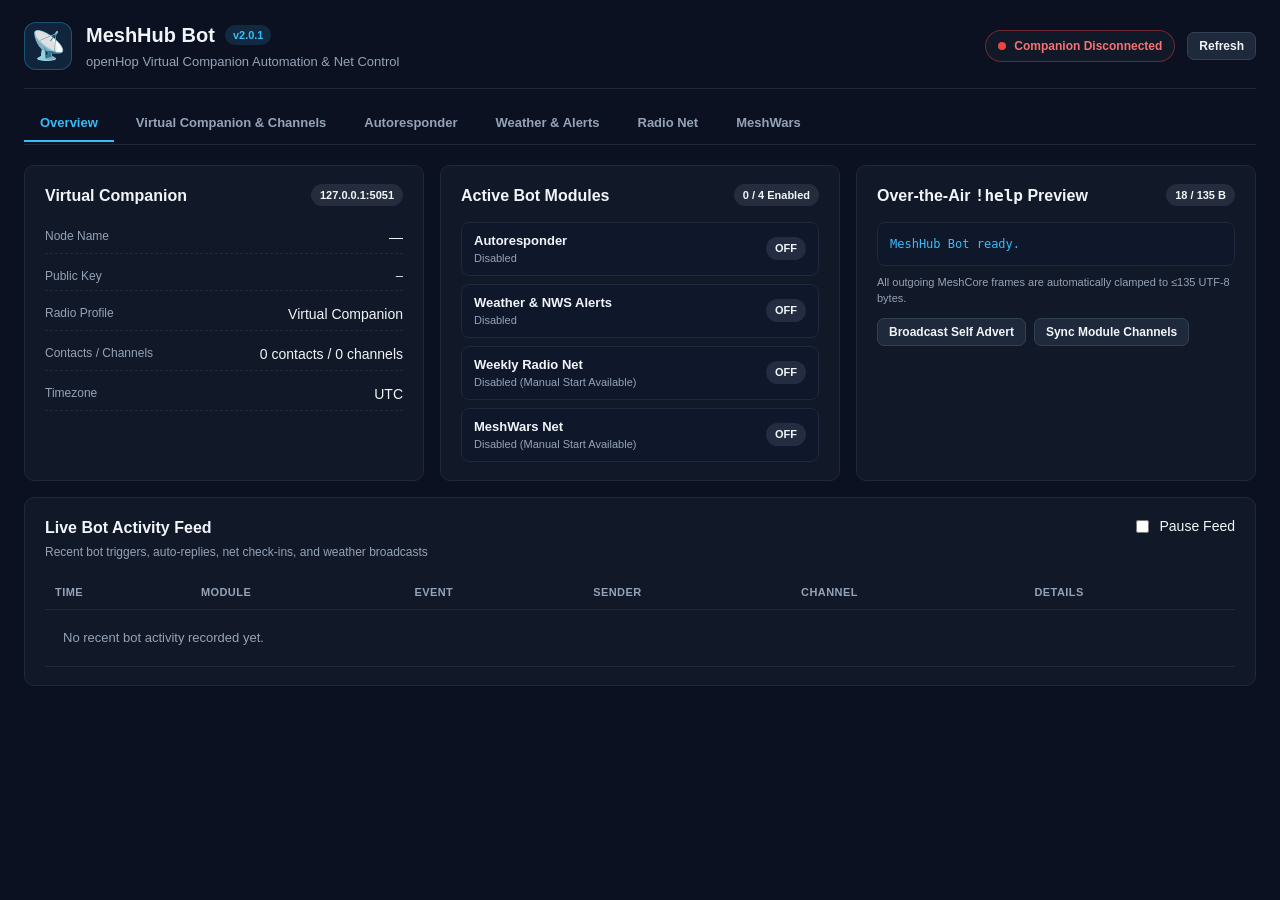
==== ui/index.html @ ab328e1c "fix(ui): attach pymc_jwt_token Authorization header for openHop API endpoints and add CSV export but" ====
<!DOCTYPE html>
<html lang="en">
<head>
  <meta charset="UTF-8" />
  <meta name="viewport" content="width=device-width, initial-scale=1.0" />
  <meta http-equiv="Content-Security-Policy" content="default-src 'self'; connect-src 'self'; style-src 'self' 'unsafe-inline'; img-src 'self' data:;" />
  <title>MeshHub Bot — openHop Control Center</title>
  <link rel="stylesheet" href="styles.css" />
</head>
<body>
  <div class="app-shell">
    <!-- Top Header -->
    <header class="topbar">
      <div class="brand">
        <div class="brand-icon" aria-hidden="true">📡</div>
        <div>
          <div class="brand-title-row">
            <h1>MeshHub Bot</h1>
            <span class="version-pill" id="plugin-version">v2.0.1</span>
          </div>
          <p class="subtitle">openHop Virtual Companion Automation &amp; Net Control</p>
        </div>
      </div>
      <div class="topbar-actions">
        <div class="status-badge disconnected" id="conn-badge">
          <span class="dot"></span>
          <span id="conn-text">Connecting...</span>
        </div>
        <button type="button" class="btn btn-secondary btn-sm" id="btn-refresh-now">Refresh</button>
      </div>
    </header>

    <!-- Navigation Tabs -->
    <nav class="tab-nav" role="tablist" aria-label="MeshHub Bot Sections">
      <button type="button" class="tab-btn active" data-tab="tab-overview" role="tab" aria-selected="true">Overview</button>
      <button type="button" class="tab-btn" data-tab="tab-companion" role="tab" aria-selected="false">Virtual Companion &amp; Channels</button>
      <button type="button" class="tab-btn" data-tab="tab-autoresponder" role="tab" aria-selected="false">Autoresponder</button>
      <button type="button" class="tab-btn" data-tab="tab-weather" role="tab" aria-selected="false">Weather &amp; Alerts</button>
      <button type="button" class="tab-btn" data-tab="tab-net" role="tab" aria-selected="false">Radio Net</button>
      <button type="button" class="tab-btn" data-tab="tab-meshwars" role="tab" aria-selected="false">MeshWars</button>
    </nav>

    <!-- Toast Notification Banner -->
    <div id="toast-banner" class="toast hidden" role="status" aria-live="polite"></div>

    <!-- ================= TAB 1: OVERVIEW ================= -->
    <section id="tab-overview" class="tab-panel active" role="tabpanel">
      <div class="grid-3">
        <article class="card">
          <div class="card-header">
            <h2>Virtual Companion</h2>
            <span class="pill" id="ov-companion-model">TCP :5051</span>
          </div>
          <dl class="kv-list">
            <div><dt>Node Name</dt><dd id="ov-node-name">—</dd></div>
            <div><dt>Public Key</dt><dd id="ov-pubkey" class="mono">—</dd></div>
            <div><dt>Radio Profile</dt><dd id="ov-radio-info">—</dd></div>
            <div><dt>Contacts / Channels</dt><dd id="ov-counts">—</dd></div>
            <div><dt>Timezone</dt><dd id="ov-timezone">—</dd></div>
          </dl>
        </article>

        <article class="card">
          <div class="card-header">
            <h2>Active Bot Modules</h2>
            <span class="pill" id="ov-active-count">0 / 4 Active</span>
          </div>
          <div class="module-summary-list" id="ov-module-cards"></div>
        </article>

        <article class="card">
          <div class="card-header">
            <h2>Over-the-Air <code>!help</code> Preview</h2>
            <span class="pill" id="ov-help-len">0 / 135 B</span>
          </div>
          <pre class="code-box" id="ov-help-text">Waiting for bot telemetry...</pre>
          <p class="hint">All outgoing MeshCore frames are automatically clamped to &le;135 UTF-8 bytes.</p>
          <div class="btn-row">
            <button type="button" class="btn btn-secondary btn-sm" id="btn-ov-advert">Broadcast Self Advert</button>
            <button type="button" class="btn btn-secondary btn-sm" id="btn-ov-provision">Sync Module Channels</button>
          </div>
        </article>
      </div>

      <article class="card mt-16">
        <div class="card-header">
          <div>
            <h2>Live Bot Activity Feed</h2>
            <p class="card-sub">Recent bot triggers, auto-replies, net check-ins, and weather broadcasts</p>
          </div>
          <div class="btn-row">
            <label class="inline-check">
              <input type="checkbox" id="chk-pause-activity" />
              <span>Pause Feed</span>
            </label>
          </div>
        </div>
        <div class="table-wrap">
          <table class="data-table">
            <thead>
              <tr>
                <th>Time</th>
                <th>Module</th>
                <th>Event</th>
                <th>Sender</th>
                <th>Channel</th>
                <th>Details</th>
              </tr>
            </thead>
            <tbody id="activity-tbody">
              <tr><td colspan="6" class="empty-cell">No recent bot activity recorded yet.</td></tr>
            </tbody>
          </table>
        </div>
      </article>
    </section>

    <!-- ================= TAB 2: VIRTUAL COMPANION & CHANNELS ================= -->
    <section id="tab-companion" class="tab-panel" role="tabpanel">
      <div class="advisory-banner">
        <strong>Dedicated Virtual Companion Recommended:</strong>
        <span>The openHop Web UI safely shares this companion via native REST endpoints without consuming messages. Avoid connecting a second external TCP client (such as a phone app) to the same companion TCP port so it does not compete for the incoming message queue.</span>
      </div>

      <div class="grid-2 mt-16">
        <!-- Native Companion Identity & Ad-Hoc Sender -->
        <article class="card">
          <div class="card-header">
            <div>
              <h2>openHop Native Companion Control</h2>
              <p class="card-sub">Managed directly via <code>/api/companion/*</code></p>
            </div>
            <select id="comp-selector" class="input-select input-sm" title="Select Virtual Companion"></select>
          </div>

          <div class="form-group">
            <label for="comp-advert-name">Companion Node Advert Name</label>
            <div class="input-row">
              <input type="text" id="comp-advert-name" maxlength="23" placeholder="e.g. MeshHub-bot" />
              <button type="button" class="btn btn-primary" id="btn-comp-rename">Rename Node</button>
            </div>
            <span class="hint">Updates the Virtual Companion node name immediately and saves to openHop config.</span>
          </div>

          <hr class="divider" />

          <h3>Ad-Hoc LoRa Message Sender</h3>
          <div class="form-row-2">
            <div class="form-group">
              <label for="adhoc-mode">Destination Type</label>
              <select id="adhoc-mode">
                <option value="channel">Channel Broadcast</option>
                <option value="dm">Direct Message (Contact)</option>
              </select>
            </div>
            <div class="form-group" id="adhoc-chan-wrap">
              <label for="adhoc-channel">Target Channel</label>
              <select id="adhoc-channel"></select>
            </div>
            <div class="form-group hidden" id="adhoc-dm-wrap">
              <label for="adhoc-contact">Target Contact</label>
              <select id="adhoc-contact"></select>
            </div>
          </div>
          <div class="form-group">
            <div class="label-split">
              <label for="adhoc-text">Message Text</label>
              <span class="byte-counter" id="adhoc-bytes">0 / 135 B</span>
            </div>
            <div class="input-row">
              <input type="text" id="adhoc-text" maxlength="160" placeholder="Enter test or announcement message..." />
              <button type="button" class="btn btn-primary" id="btn-adhoc-send">Transmit</button>
            </div>
          </div>
        </article>

        <!-- Bot TCP Link & Core Settings -->
        <article class="card">
          <div class="card-header">
            <div>
              <h2>Bot Connection &amp; Core Settings</h2>
              <p class="card-sub">Hot-reloaded automatically without restarting the service</p>
            </div>
          </div>
          <form id="form-core">
            <div class="form-row-2">
              <div class="form-group">
                <label for="cfg-conn-host">Virtual Companion TCP Host</label>
                <input type="text" id="cfg-conn-host" placeholder="127.0.0.1" required />
              </div>
              <div class="form-group">
                <label for="cfg-conn-port">Virtual Companion TCP Port</label>
                <input type="number" id="cfg-conn-port" min="1" max="65535" placeholder="5051" required />
              </div>
            </div>

            <div class="form-group">
              <label for="cfg-core-tz">Bot Schedule Timezone (IANA)</label>
              <div class="input-row">
                <input type="text" id="cfg-core-tz" placeholder="America/Chicago" required />
                <button type="button" class="btn btn-secondary" id="btn-detect-tz">Use Browser TZ</button>
              </div>
              <span class="hint">Used for Radio Net and MeshWars weekly schedules.</span>
            </div>

            <div class="form-row-2">
              <div class="form-group">
                <label for="cfg-core-ratelimit">Per-User Cooldown (sec)</label>
                <input type="number" id="cfg-core-ratelimit" min="0" max="3600" step="1" required />
              </div>
              <div class="form-group">
                <label for="cfg-core-txlimit">Min TX Pacing Interval (sec)</label>
                <input type="number" id="cfg-core-txlimit" min="0.5" max="60" step="0.5" required />
              </div>
            </div>

            <div class="form-group">
              <label class="inline-check">
                <input type="checkbox" id="cfg-core-activity" />
                <span>Record matched bot triggers in Live Activity Feed</span>
              </label>
            </div>

            <div class="form-actions">
              <button type="submit" class="btn btn-primary">Save Connection &amp; Core Settings</button>
            </div>
          </form>
        </article>
      </div>

      <!-- Companion Channels Table -->
      <article class="card mt-16">
        <div class="card-header">
          <div>
            <h2>Virtual Companion Channel Table</h2>
            <p class="card-sub">Required module channels are provisioned additively (existing slots are never deleted or shifted)</p>
          </div>
          <div class="btn-row">
            <button type="button" class="btn btn-secondary btn-sm" id="btn-comp-provision">Provision Missing Module Channels</button>
          </div>
        </div>
        <div class="table-wrap">
          <table class="data-table">
            <thead>
              <tr>
                <th>Slot Index</th>
                <th>Channel Name</th>
                <th>Used By Bot Modules</th>
                <th>Status</th>
              </tr>
            </thead>
            <tbody id="comp-channels-tbody">
              <tr><td colspan="4" class="empty-cell">Loading companion channels...</td></tr>
            </tbody>
          </table>
        </div>
      </article>
    </section>

    <!-- ================= TAB 3: AUTORESPONDER ================= -->
    <section id="tab-autoresponder" class="tab-panel" role="tabpanel">
      <article class="card">
        <div class="card-header">
          <div>
            <h2>Autoresponder Module (<code>autoresponce</code>)</h2>
            <p class="card-sub">Automatically replies with signal &amp; hop path telemetry when keywords are heard on monitored channels</p>
          </div>
          <span class="pill" id="ar-match-badge">0 Matches</span>
        </div>

        <form id="form-autoresponder">
          <div class="form-group">
            <label class="inline-check">
              <input type="checkbox" id="cfg-ar-enabled" />
              <strong>Enable Autoresponder Module</strong>
            </label>
          </div>

          <div class="form-row-2">
            <div class="form-group">
              <label for="cfg-ar-channels">Monitored Channels (comma-separated)</label>
              <input type="text" id="cfg-ar-channels" placeholder="#test, #ping" required />
              <span class="hint">Channels are automatically provisioned on the Virtual Companion when enabled.</span>
            </div>
            <div class="form-group">
              <label for="cfg-ar-keywords">Trigger Keywords (comma-separated)</label>
              <input type="text" id="cfg-ar-keywords" placeholder="test, ping, ack" required />
              <span class="hint">Case-insensitive substring match. Use <code>*</code> to reply to all messages on the channel.</span>
            </div>
          </div>

          <div class="form-row-2">
            <div class="form-group">
              <label for="cfg-ar-maxhops">Maximum Hop Count (0–64)</label>
              <input type="number" id="cfg-ar-maxhops" min="0" max="64" step="1" required />
              <span class="hint">Packets exceeding this hop count are ignored (0 = direct only).</span>
            </div>
            <div class="form-group">
              <div class="label-split">
                <label for="cfg-ar-template">Response Template</label>
                <span class="byte-counter" id="ar-tpl-bytes">0 / 135 B</span>
              </div>
              <input type="text" id="cfg-ar-template" placeholder="@[{sender}] ACK | Path: {hops_label}" required />
              <span class="hint">Variables: <code>{sender}</code>, <code>{hops}</code>, <code>{hops_label}</code>, <code>{path}</code>, <code>{snr}</code>, <code>{rssi}</code>, <code>{timestamp}</code></span>
            </div>
          </div>

          <div class="form-actions">
            <button type="submit" class="btn btn-primary">Save Autoresponder Settings</button>
          </div>
        </form>
      </article>
    </section>

    <!-- ================= TAB 4: WEATHER & ALERTS ================= -->
    <section id="tab-weather" class="tab-panel" role="tabpanel">
      <div class="grid-2">
        <article class="card">
          <div class="card-header">
            <div>
              <h2>US NWS Weather &amp; Severe Alerts</h2>
              <p class="card-sub">Daily forecasts, severe weather watch/warning broadcasts, and OTA ZIP queries</p>
            </div>
            <span class="pill" id="wx-loc-pill">Location</span>
          </div>

          <div class="btn-row mb-12">
            <button type="button" class="btn btn-primary btn-sm" id="btn-wx-broadcast-now">Broadcast Forecast Now</button>
            <button type="button" class="btn btn-secondary btn-sm" id="btn-wx-alerts-now">Check NWS Alerts Now</button>
          </div>

          <form id="form-weather">
            <div class="form-group">
              <label class="inline-check">
                <input type="checkbox" id="cfg-wx-enabled" />
                <strong>Enable Weather &amp; Alerts Module</strong>
              </label>
            </div>

            <div class="form-row-3">
              <div class="form-group">
                <label for="cfg-wx-zip">Default US ZIP Code</label>
                <input type="text" id="cfg-wx-zip" pattern="\d{5}|" placeholder="20001" />
                <span class="hint">If set, overrides Lat/Lon</span>
              </div>
              <div class="form-group">
                <label for="cfg-wx-lat">Fallback Latitude</label>
                <input type="number" id="cfg-wx-lat" step="0.0001" required />
              </div>
              <div class="form-group">
                <label for="cfg-wx-lon">Fallback Longitude</label>
                <input type="number" id="cfg-wx-lon" step="0.0001" required />
              </div>
            </div>

            <div class="form-row-2">
              <div class="form-group">
                <label for="cfg-wx-wchan">Forecast Channel</label>
                <input type="text" id="cfg-wx-wchan" placeholder="#weather" required />
              </div>
              <div class="form-group">
                <label for="cfg-wx-achan">Severe Alerts Channel</label>
                <input type="text" id="cfg-wx-achan" placeholder="#weather" required />
              </div>
            </div>

            <div class="form-row-2">
              <div class="form-group">
                <label for="cfg-wx-alarm">Daily Forecast Cron (5-field)</label>
                <input type="text" id="cfg-wx-alarm" placeholder="0 7 * * *" required />
                <span class="hint">e.g. <code>0 7 * * *</code> = 7:00 AM local</span>
              </div>
              <div class="form-group">
                <label for="cfg-wx-poll">NWS Alert Poll Interval (sec)</label>
                <input type="number" id="cfg-wx-poll" min="60" max="3600" step="30" required />
              </div>
            </div>

            <div class="form-group">
              <label class="inline-check">
                <input type="checkbox" id="cfg-wx-nws-alerts" />
                <span>Automatically broadcast active NWS Severe Weather Warnings &amp; All-Clears</span>
              </label>
            </div>

            <div class="form-row-2">
              <div class="form-group">
                <label for="cfg-wx-ign-sev">Ignored Alert Severities (comma-sep)</label>
                <input type="text" id="cfg-wx-ign-sev" placeholder="Minor, Unknown" />
              </div>
              <div class="form-group">
                <label for="cfg-wx-ign-ev">Ignored Alert Events (comma-sep)</label>
                <input type="text" id="cfg-wx-ign-ev" placeholder="Beach Hazards, Wind Advisory" />
              </div>
            </div>

            <div class="form-group">
              <label for="cfg-wx-alert-tpl">Alert Broadcast Template</label>
              <input type="text" id="cfg-wx-alert-tpl" required />
              <span class="hint">Variables: <code>{event}</code>, <code>{severity}</code>, <code>{region}</code>, <code>{start}</code>, <code>{end}</code>, <code>{headline}</code></span>
            </div>

            <div class="form-group">
              <label for="cfg-wx-clear-tpl">Alert All-Clear Template</label>
              <input type="text" id="cfg-wx-clear-tpl" required />
            </div>

            <div class="form-actions">
              <button type="submit" class="btn btn-primary">Save Weather Settings</button>
            </div>
          </form>
        </article>

        <!-- Subscribers & Active Alerts -->
        <div>
          <article class="card">
            <div class="card-header">
              <div>
                <h2>Daily DM Forecast Subscribers</h2>
                <p class="card-sub">Users can also DM <code>subscribe &lt;ZIP&gt;</code> or <code>unsub</code> over the air</p>
              </div>
              <span class="pill" id="wx-sub-count">0 Subscribers</span>
            </div>

            <div class="input-row mb-12">
              <input type="text" id="wx-add-recipient" placeholder="Contact Name or PubKey Prefix" />
              <input type="text" id="wx-add-zip" maxlength="5" placeholder="5-Digit ZIP" class="w-120" />
              <button type="button" class="btn btn-secondary" id="btn-wx-sub-add">Add Subscriber</button>
            </div>

            <div class="table-wrap">
              <table class="data-table">
                <thead>
                  <tr>
                    <th>Recipient</th>
                    <th>ZIP Code</th>
                    <th>Location</th>
                    <th>Action</th>
                  </tr>
                </thead>
                <tbody id="wx-subs-tbody">
                  <tr><td colspan="4" class="empty-cell">No DM forecast subscribers yet.</td></tr>
                </tbody>
              </table>
            </div>
          </article>

          <article class="card mt-16">
            <div class="card-header">
              <h2>Currently Active NWS Alerts</h2>
              <span class="pill" id="wx-active-alerts-count">0 Active</span>
            </div>
            <div id="wx-active-alerts-list" class="alerts-box">
              <p class="empty-cell">No active severe weather alerts for this location.</p>
            </div>
          </article>
        </div>
      </div>
    </section>

    <!-- ================= TAB 5: RADIO NET ================= -->
    <section id="tab-net" class="tab-panel" role="tabpanel">
      <div class="grid-2">
        <!-- Live Net Console -->
        <article class="card">
          <div class="card-header">
            <div>
              <h2>Live Radio Net Console (<code>net_bot</code>)</h2>
              <p class="card-sub">Real-time check-in roster &amp; manual session controls</p>
            </div>
            <span class="pill" id="net-status-pill">SCHEDULED</span>
          </div>

          <div class="btn-row mb-12">
            <button type="button" class="btn btn-primary btn-sm" id="btn-net-start">Start Net Now</button>
            <button type="button" class="btn btn-danger btn-sm" id="btn-net-stop">End Net &amp; Summarize</button>
            <button type="button" class="btn btn-secondary btn-sm" id="btn-net-announce">Send Announcement</button>
            <button type="button" class="btn btn-secondary btn-sm" id="btn-net-clear">Clear Roster</button>
            <button type="button" class="btn btn-secondary btn-sm" id="btn-net-export">Export CSV</button>
          </div>

          <div class="table-wrap">
            <table class="data-table">
              <thead>
                <tr>
                  <th>#</th>
                  <th>Callsign / Node Name</th>
                  <th>Time</th>
                  <th>SNR / Hops</th>
                </tr>
              </thead>
              <tbody id="net-roster-tbody">
                <tr><td colspan="4" class="empty-cell">No check-ins in current session.</td></tr>
              </tbody>
            </table>
          </div>
        </article>

        <!-- Radio Net Configuration -->
        <article class="card">
          <div class="card-header">
            <h2>Radio Net Schedule &amp; Messages</h2>
          </div>
          <form id="form-net">
            <div class="form-group">
              <label class="inline-check">
                <input type="checkbox" id="cfg-net-enabled" />
                <strong>Enable Scheduled Weekly Radio Net</strong>
              </label>
            </div>

            <div class="form-row-2">
              <div class="form-group">
                <label for="cfg-net-channel">Net Channel</label>
                <input type="text" id="cfg-net-channel" placeholder="#net" required />
              </div>
              <div class="form-group">
                <label for="cfg-net-keyword">Check-In Keyword</label>
                <input type="text" id="cfg-net-keyword" placeholder="#checkin" required />
              </div>
            </div>

            <div class="form-row-3">
              <div class="form-group">
                <label for="cfg-net-day">Day of Week</label>
                <select id="cfg-net-day">
                  <option value="Sunday">Sunday</option>
                  <option value="Monday">Monday</option>
                  <option value="Tuesday">Tuesday</option>
                  <option value="Wednesday">Wednesday</option>
                  <option value="Thursday">Thursday</option>
                  <option value="Friday">Friday</option>
                  <option value="Saturday">Saturday</option>
                </select>
              </div>
              <div class="form-group">
                <label for="cfg-net-time">Start Time (HH:MM)</label>
                <input type="time" id="cfg-net-time" required />
              </div>
              <div class="form-group">
                <label for="cfg-net-duration">Duration (Hours)</label>
                <input type="number" id="cfg-net-duration" min="0.5" max="24" step="0.5" required />
              </div>
            </div>

            <div class="form-group">
              <label class="inline-check">
                <input type="checkbox" id="cfg-net-reminders" />
                <span>Send 1:00 PM &amp; 30-minute pre-net reminder announcements</span>
              </label>
            </div>

            <div class="form-group">
              <label for="cfg-net-open-msg">Opening Broadcast Message</label>
              <input type="text" id="cfg-net-open-msg" required />
            </div>

            <div class="form-group">
              <label for="cfg-net-ack-msg">Check-In ACK Template</label>
              <input type="text" id="cfg-net-ack-msg" required />
              <span class="hint">Variables: <code>{sender}</code>, <code>{count}</code>, <code>{user_str}</code>, <code>{have_str}</code></span>
            </div>

            <div class="form-group">
              <label for="cfg-net-close-msg">Closing Summary Message</label>
              <input type="text" id="cfg-net-close-msg" required />
            </div>

            <div class="form-actions">
              <button type="submit" class="btn btn-primary">Save Radio Net Settings</button>
            </div>
          </form>
        </article>
      </div>
    </section>

    <!-- ================= TAB 6: MESHWARS ================= -->
    <section id="tab-meshwars" class="tab-panel" role="tabpanel">
      <div class="grid-2">
        <!-- Live MeshWars Console -->
        <article class="card">
          <div class="card-header">
            <div>
              <h2>Live MeshWars Console (<code>meshwars_bot</code>)</h2>
              <p class="card-sub">Tracks all channel participants during MeshWars and ACKs explicit check-in keywords</p>
            </div>
            <span class="pill" id="mw-status-pill">SCHEDULED</span>
          </div>

          <div class="btn-row mb-12">
            <button type="button" class="btn btn-primary btn-sm" id="btn-mw-start">Start MeshWars Now</button>
            <button type="button" class="btn btn-danger btn-sm" id="btn-mw-stop">End MeshWars &amp; Summarize</button>
            <button type="button" class="btn btn-secondary btn-sm" id="btn-mw-announce">Send Announcement</button>
            <button type="button" class="btn btn-secondary btn-sm" id="btn-mw-clear">Clear Roster</button>
            <button type="button" class="btn btn-secondary btn-sm" id="btn-mw-export">Export CSV</button>
          </div>

          <div class="table-wrap">
            <table class="data-table">
              <thead>
                <tr>
                  <th>#</th>
                  <th>Warrior / Node Name</th>
                  <th>Time</th>
                  <th>SNR / Hops</th>
                </tr>
              </thead>
              <tbody id="mw-roster-tbody">
                <tr><td colspan="4" class="empty-cell">No warriors checked in for current session.</td></tr>
              </tbody>
            </table>
          </div>
        </article>

        <!-- MeshWars Configuration -->
        <article class="card">
          <div class="card-header">
            <h2>MeshWars Schedule &amp; Broadcasts</h2>
          </div>
          <form id="form-meshwars">
            <div class="form-group">
              <label class="inline-check">
                <input type="checkbox" id="cfg-mw-enabled" />
                <strong>Enable Scheduled Weekly MeshWars Net</strong>
              </label>
            </div>

            <div class="form-row-2">
              <div class="form-group">
                <label for="cfg-mw-channel">MeshWars Channel</label>
                <input type="text" id="cfg-mw-channel" placeholder="#meshwars" required />
              </div>
              <div class="form-group">
                <label for="cfg-mw-keyword">Explicit ACK Keyword</label>
                <input type="text" id="cfg-mw-keyword" placeholder="!checkin" required />
              </div>
            </div>

            <div class="form-row-3">
              <div class="form-group">
                <label for="cfg-mw-day">Day of Week</label>
                <select id="cfg-mw-day">
                  <option value="Sunday">Sunday</option>
                  <option value="Monday">Monday</option>
                  <option value="Tuesday">Tuesday</option>
                  <option value="Wednesday">Wednesday</option>
                  <option value="Thursday">Thursday</option>
                  <option value="Friday">Friday</option>
                  <option value="Saturday">Saturday</option>
                </select>
              </div>
              <div class="form-group">
                <label for="cfg-mw-time">Start Time (HH:MM)</label>
                <input type="time" id="cfg-mw-time" required />
              </div>
              <div class="form-group">
                <label for="cfg-mw-duration">Duration (Hours)</label>
                <input type="number" id="cfg-mw-duration" min="0.5" max="24" step="0.5" required />
              </div>
            </div>

            <div class="form-group">
              <label class="inline-check">
                <input type="checkbox" id="cfg-mw-reminders" />
                <span>Send 1:00 PM &amp; 30-minute pre-net reminders</span>
              </label>
              <label class="inline-check mt-6">
                <input type="checkbox" id="cfg-mw-hourly" />
                <span>Broadcast hourly bonus reminder during active net</span>
              </label>
              <label class="inline-check mt-6">
                <input type="checkbox" id="cfg-mw-midupdates" />
                <span>Broadcast halfway &amp; final-hour participant count updates</span>
              </label>
            </div>

            <div class="form-group">
              <label for="cfg-mw-open-msg">Opening Message</label>
              <input type="text" id="cfg-mw-open-msg" required />
            </div>

            <div class="form-group">
              <label for="cfg-mw-hourly-msg">Hourly Bonus Message</label>
              <input type="text" id="cfg-mw-hourly-msg" required />
            </div>

            <div class="form-group">
              <label for="cfg-mw-ack-msg">Check-In ACK Template</label>
              <input type="text" id="cfg-mw-ack-msg" required />
            </div>

            <div class="form-group">
              <label for="cfg-mw-close-msg">Closing Message</label>
              <input type="text" id="cfg-mw-close-msg" required />
            </div>

            <div class="form-actions">
              <button type="submit" class="btn btn-primary">Save MeshWars Settings</button>
            </div>
          </form>
        </article>
      </div>
    </section>
  </div>

  <script src="app.js"></script>
</body>
</html>
---- ui/styles.css ----
:root {
  --bg-main: #0b1120;
  --bg-card: #111827;
  --bg-input: #0f172a;
  --border: #1e293b;
  --border-focus: #38bdf8;
  --text-main: #f1f5f9;
  --text-muted: #94a3b8;
  --accent: #0284c7;
  --accent-hover: #0369a1;
  --success: #10b981;
  --warning: #f59e0b;
  --danger: #ef4444;
  --radius: 10px;
}

* {
  box-sizing: border-box;
}

body {
  margin: 0;
  padding: 0;
  background-color: var(--bg-main);
  color: var(--text-main);
  font-family: -apple-system, BlinkMacSystemFont, "Segoe UI", Roboto, Inter, sans-serif;
  font-size: 14px;
  line-height: 1.5;
}

.app-shell {
  max-width: 1320px;
  margin: 0 auto;
  padding: 20px 24px 48px;
}

/* Header */
.topbar {
  display: flex;
  align-items: center;
  justify-content: space-between;
  gap: 16px;
  padding-bottom: 16px;
  border-bottom: 1px solid var(--border);
  flex-wrap: wrap;
}

.brand {
  display: flex;
  align-items: center;
  gap: 14px;
}

.brand-icon {
  font-size: 28px;
  background: rgba(56, 189, 248, 0.12);
  border: 1px solid rgba(56, 189, 248, 0.3);
  width: 48px;
  height: 48px;
  border-radius: 12px;
  display: flex;
  align-items: center;
  justify-content: center;
}

.brand-title-row {
  display: flex;
  align-items: center;
  gap: 10px;
}

.brand h1 {
  margin: 0;
  font-size: 20px;
  font-weight: 700;
}

.subtitle {
  margin: 2px 0 0;
  color: var(--text-muted);
  font-size: 13px;
}

.version-pill {
  font-size: 11px;
  font-weight: 600;
  padding: 2px 8px;
  border-radius: 999px;
  background: rgba(56, 189, 248, 0.15);
  color: #38bdf8;
}

.topbar-actions {
  display: flex;
  align-items: center;
  gap: 12px;
}

.status-badge {
  display: inline-flex;
  align-items: center;
  gap: 8px;
  padding: 6px 12px;
  border-radius: 999px;
  font-size: 12px;
  font-weight: 600;
  border: 1px solid var(--border);
  background: var(--bg-card);
}

.status-badge .dot {
  width: 8px;
  height: 8px;
  border-radius: 50%;
  background: var(--text-muted);
}

.status-badge.connected {
  border-color: rgba(16, 185, 129, 0.4);
  color: #34d399;
}
.status-badge.connected .dot {
  background: var(--success);
  box-shadow: 0 0 8px var(--success);
}

.status-badge.disconnected {
  border-color: rgba(239, 68, 68, 0.4);
  color: #f87171;
}
.status-badge.disconnected .dot {
  background: var(--danger);
}

/* Tabs */
.tab-nav {
  display: flex;
  gap: 6px;
  margin: 16px 0 20px;
  border-bottom: 1px solid var(--border);
  overflow-x: auto;
  padding-bottom: 2px;
}

.tab-btn {
  background: transparent;
  color: var(--text-muted);
  border: none;
  border-bottom: 2px solid transparent;
  padding: 10px 16px;
  font-size: 13px;
  font-weight: 600;
  cursor: pointer;
  white-space: nowrap;
  transition: color 0.15s, border-color 0.15s;
}

.tab-btn:hover {
  color: var(--text-main);
}

.tab-btn.active {
  color: #38bdf8;
  border-bottom-color: #38bdf8;
}

.tab-panel {
  display: none;
}

.tab-panel.active {
  display: block;
}

/* Grid & Cards */
.grid-3 {
  display: grid;
  grid-template-columns: repeat(auto-fit, minmax(340px, 1fr));
  gap: 16px;
}

.grid-2 {
  display: grid;
  grid-template-columns: repeat(auto-fit, minmax(460px, 1fr));
  gap: 16px;
}

.card {
  background: var(--bg-card);
  border: 1px solid var(--border);
  border-radius: var(--radius);
  padding: 18px 20px;
}

.card-header {
  display: flex;
  align-items: flex-start;
  justify-content: space-between;
  gap: 12px;
  margin-bottom: 14px;
}

.card h2 {
  margin: 0;
  font-size: 16px;
  font-weight: 600;
}

.card h3 {
  margin: 12px 0 10px;
  font-size: 14px;
  font-weight: 600;
}

.card-sub {
  margin: 3px 0 0;
  font-size: 12px;
  color: var(--text-muted);
}

.pill {
  font-size: 11px;
  font-weight: 600;
  padding: 3px 9px;
  border-radius: 999px;
  background: rgba(148, 163, 184, 0.15);
  color: var(--text-main);
  white-space: nowrap;
}

.pill.active {
  background: rgba(16, 185, 129, 0.2);
  color: #34d399;
}

/* Key-value lists */
.kv-list {
  margin: 0;
  display: flex;
  flex-direction: column;
  gap: 8px;
}

.kv-list > div {
  display: flex;
  justify-content: space-between;
  gap: 12px;
  padding: 5px 0;
  border-bottom: 1px dashed rgba(148, 163, 184, 0.12);
}

.kv-list dt {
  color: var(--text-muted);
  font-size: 12px;
}

.kv-list dd {
  margin: 0;
  font-weight: 500;
  text-align: right;
  word-break: break-all;
}

.mono {
  font-family: ui-monospace, SFMono-Regular, Menlo, Consolas, monospace;
  font-size: 12px;
}

.code-box {
  background: var(--bg-input);
  border: 1px solid var(--border);
  border-radius: 8px;
  padding: 12px;
  font-family: ui-monospace, SFMono-Regular, Menlo, Consolas, monospace;
  font-size: 12px;
  white-space: pre-wrap;
  word-break: break-word;
  margin: 0 0 8px;
  color: #38bdf8;
}

/* Module summary cards */
.module-summary-list {
  display: flex;
  flex-direction: column;
  gap: 8px;
}

.mod-row {
  display: flex;
  align-items: center;
  justify-content: space-between;
  padding: 8px 12px;
  border-radius: 8px;
  background: var(--bg-input);
  border: 1px solid var(--border);
}

.mod-row-title {
  font-weight: 600;
  font-size: 13px;
}

.mod-row-sub {
  font-size: 11px;
  color: var(--text-muted);
}

/* Forms */
.form-group {
  margin-bottom: 14px;
}

.form-group label {
  display: block;
  font-size: 12px;
  font-weight: 600;
  margin-bottom: 5px;
  color: #cbd5e1;
}

.label-split {
  display: flex;
  justify-content: space-between;
  align-items: center;
}

.byte-counter {
  font-size: 11px;
  color: var(--text-muted);
  font-family: ui-monospace, SFMono-Regular, monospace;
}

.byte-counter.over {
  color: var(--danger);
  font-weight: 700;
}

.form-row-2 {
  display: grid;
  grid-template-columns: 1fr 1fr;
  gap: 12px;
}

.form-row-3 {
  display: grid;
  grid-template-columns: 1fr 1fr 1fr;
  gap: 12px;
}

input[type="text"],
input[type="number"],
input[type="time"],
select {
  width: 100%;
  padding: 8px 11px;
  border-radius: 7px;
  border: 1px solid var(--border);
  background: var(--bg-input);
  color: var(--text-main);
  font-size: 13px;
}

input:focus,
select:focus {
  outline: none;
  border-color: var(--border-focus);
}

.input-row {
  display: flex;
  gap: 8px;
  align-items: center;
}

.w-120 {
  max-width: 130px;
}

.inline-check {
  display: inline-flex !important;
  align-items: center;
  gap: 8px;
  cursor: pointer;
  margin-bottom: 0 !important;
}

.hint {
  display: block;
  margin-top: 4px;
  font-size: 11px;
  color: var(--text-muted);
}

.form-actions {
  margin-top: 16px;
  display: flex;
  justify-content: flex-end;
}

/* Buttons */
.btn {
  border: 1px solid transparent;
  border-radius: 7px;
  padding: 8px 14px;
  font-size: 13px;
  font-weight: 600;
  cursor: pointer;
  white-space: nowrap;
  transition: background 0.15s, opacity 0.15s;
}

.btn:disabled {
  opacity: 0.55;
  cursor: not-allowed;
}

.btn-sm {
  padding: 6px 11px;
  font-size: 12px;
}

.btn-primary {
  background: var(--accent);
  color: #fff;
}
.btn-primary:hover:not(:disabled) {
  background: var(--accent-hover);
}

.btn-secondary {
  background: #1e293b;
  color: var(--text-main);
  border-color: #334155;
}
.btn-secondary:hover:not(:disabled) {
  background: #334155;
}

.btn-danger {
  background: rgba(239, 68, 68, 0.18);
  color: #fca5a5;
  border-color: rgba(239, 68, 68, 0.4);
}
.btn-danger:hover:not(:disabled) {
  background: rgba(239, 68, 68, 0.3);
}

.btn-row {
  display: flex;
  flex-wrap: wrap;
  gap: 8px;
  align-items: center;
}

/* Tables */
.table-wrap {
  overflow-x: auto;
}

.data-table {
  width: 100%;
  border-collapse: collapse;
  font-size: 13px;
}

.data-table th,
.data-table td {
  padding: 9px 10px;
  text-align: left;
  border-bottom: 1px solid var(--border);
}

.data-table th {
  color: var(--text-muted);
  font-size: 11px;
  text-transform: uppercase;
  letter-spacing: 0.04em;
}

.empty-cell {
  text-align: center;
  color: var(--text-muted);
  padding: 18px !important;
}

/* Banners & Toasts */
.advisory-banner {
  background: rgba(245, 158, 11, 0.1);
  border: 1px solid rgba(245, 158, 11, 0.35);
  color: #fde68a;
  padding: 11px 14px;
  border-radius: 8px;
  font-size: 12.5px;
}

.toast {
  position: fixed;
  bottom: 22px;
  right: 22px;
  z-index: 999;
  padding: 12px 18px;
  border-radius: 8px;
  font-weight: 600;
  font-size: 13px;
  background: #0f172a;
  border: 1px solid #38bdf8;
  color: var(--text-main);
  box-shadow: 0 10px 25px rgba(0, 0, 0, 0.45);
}

.toast.error {
  border-color: var(--danger);
  color: #fca5a5;
}

.hidden {
  display: none !important;
}

.divider {
  border: none;
  border-top: 1px solid var(--border);
  margin: 16px 0;
}

.mt-6 { margin-top: 6px; }
.mt-16 { margin-top: 16px; }
.mb-12 { margin-bottom: 12px; }

@media (max-width: 640px) {
  .grid-2, .grid-3, .form-row-2, .form-row-3 {
    grid-template-columns: 1fr;
  }
}
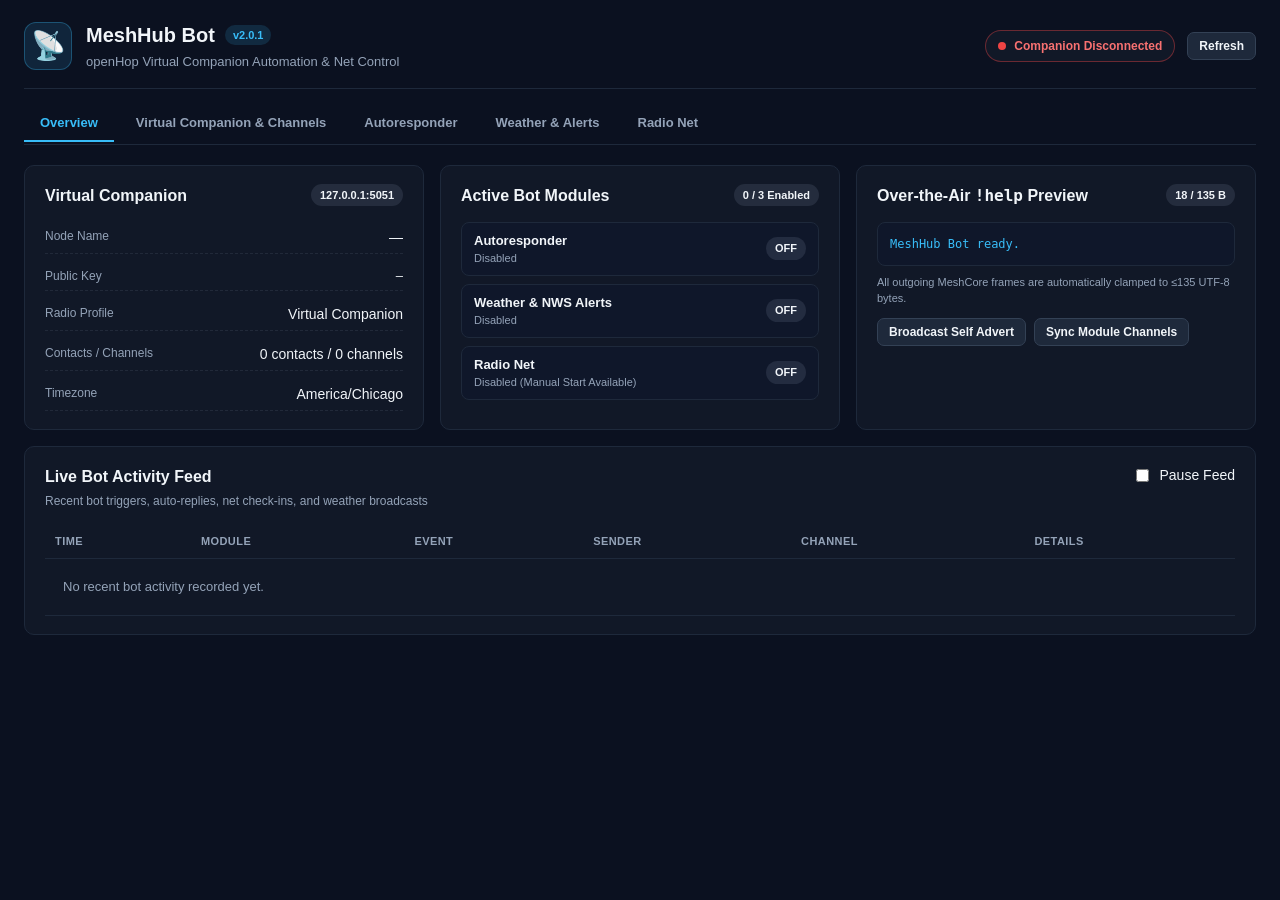
==== commit a8c99acd: "fix: consolidate meshwars_bot into net_bot (#net), Fort Worth 76131 default, bare ZIP replies, stop " ====
--- a/ui/index.html
+++ b/ui/index.html
@@ -30,6 +30,22 @@
       </div>
     </header>
 
+    <!-- Inline openHop Auth Sign-In Banner (shown automatically on HTTP 401 in new tabs) -->
+    <section id="auth-card" class="auth-banner hidden" role="dialog" aria-labelledby="auth-title">
+      <div class="auth-banner-content">
+        <div>
+          <h2 id="auth-title">Sign In to openHop Repeater</h2>
+          <p class="card-sub">Your openHop session token was not shared with this browser tab. Sign in once to unlock live bot telemetry &amp; settings.</p>
+        </div>
+        <form id="form-auth-login" class="auth-form">
+          <input type="text" id="auth-username" placeholder="Username (e.g. admin)" autocomplete="username" required />
+          <input type="password" id="auth-password" placeholder="Password" autocomplete="current-password" required />
+          <button type="submit" class="btn btn-primary" id="btn-auth-submit">Sign In</button>
+        </form>
+      </div>
+      <p id="auth-error-msg" class="auth-error hidden"></p>
+    </section>
+
     <!-- Navigation Tabs -->
     <nav class="tab-nav" role="tablist" aria-label="MeshHub Bot Sections">
       <button type="button" class="tab-btn active" data-tab="tab-overview" role="tab" aria-selected="true">Overview</button>
@@ -37,7 +53,6 @@
       <button type="button" class="tab-btn" data-tab="tab-autoresponder" role="tab" aria-selected="false">Autoresponder</button>
       <button type="button" class="tab-btn" data-tab="tab-weather" role="tab" aria-selected="false">Weather &amp; Alerts</button>
       <button type="button" class="tab-btn" data-tab="tab-net" role="tab" aria-selected="false">Radio Net</button>
-      <button type="button" class="tab-btn" data-tab="tab-meshwars" role="tab" aria-selected="false">MeshWars</button>
     </nav>
 
     <!-- Toast Notification Banner -->
@@ -63,7 +78,7 @@
         <article class="card">
           <div class="card-header">
             <h2>Active Bot Modules</h2>
-            <span class="pill" id="ov-active-count">0 / 4 Active</span>
+            <span class="pill" id="ov-active-count">0 / 3 Enabled</span>
           </div>
           <div class="module-summary-list" id="ov-module-cards"></div>
         </article>
@@ -200,7 +215,7 @@
                 <input type="text" id="cfg-core-tz" placeholder="America/Chicago" required />
                 <button type="button" class="btn btn-secondary" id="btn-detect-tz">Use Browser TZ</button>
               </div>
-              <span class="hint">Used for Radio Net and MeshWars weekly schedules.</span>
+              <span class="hint">Used for Radio Net and Weather daily forecast schedules.</span>
             </div>
 
             <div class="form-row-2">
@@ -283,7 +298,7 @@
               <span class="hint">Channels are automatically provisioned on the Virtual Companion when enabled.</span>
             </div>
             <div class="form-group">
-              <label for="cfg-ar-keywords">Trigger Keywords (comma-separated)</label>
+              <label for="cfg-ar-keywords">Trigger Keywords (comma-separated, case-insensitive)</label>
               <input type="text" id="cfg-ar-keywords" placeholder="test, ping, ack" required />
               <span class="hint">Case-insensitive substring match. Use <code>*</code> to reply to all messages on the channel.</span>
             </div>
@@ -319,9 +334,9 @@
           <div class="card-header">
             <div>
               <h2>US NWS Weather &amp; Severe Alerts</h2>
-              <p class="card-sub">Daily forecasts, severe weather watch/warning broadcasts, and OTA ZIP queries</p>
-            </div>
-            <span class="pill" id="wx-loc-pill">Location</span>
+              <p class="card-sub">Responds to any 5-digit ZIP code sent in <code>#weather</code> (no other text needed), plus daily forecasts &amp; NWS alerts</p>
+            </div>
+            <span class="pill" id="wx-loc-pill">Fort Worth, TX</span>
           </div>
 
           <div class="btn-row mb-12">
@@ -340,8 +355,8 @@
             <div class="form-row-3">
               <div class="form-group">
                 <label for="cfg-wx-zip">Default US ZIP Code</label>
-                <input type="text" id="cfg-wx-zip" pattern="\d{5}|" placeholder="20001" />
-                <span class="hint">If set, overrides Lat/Lon</span>
+                <input type="text" id="cfg-wx-zip" pattern="\d{5}|" placeholder="76131" />
+                <span class="hint">Default: 76131 (Fort Worth, TX)</span>
               </div>
               <div class="form-group">
                 <label for="cfg-wx-lat">Fallback Latitude</label>
@@ -355,8 +370,9 @@
 
             <div class="form-row-2">
               <div class="form-group">
-                <label for="cfg-wx-wchan">Forecast Channel</label>
+                <label for="cfg-wx-wchan">Forecast &amp; ZIP Query Channel</label>
                 <input type="text" id="cfg-wx-wchan" placeholder="#weather" required />
+                <span class="hint">Send any 5-digit ZIP code in this channel for a 3-day forecast.</span>
               </div>
               <div class="form-group">
                 <label for="cfg-wx-achan">Severe Alerts Channel</label>
@@ -466,7 +482,7 @@
           <div class="card-header">
             <div>
               <h2>Live Radio Net Console (<code>net_bot</code>)</h2>
-              <p class="card-sub">Real-time check-in roster &amp; manual session controls</p>
+              <p class="card-sub">Tracks all channel participants on <code>#net</code> and ACKs explicit check-in keywords</p>
             </div>
             <span class="pill" id="net-status-pill">SCHEDULED</span>
           </div>
@@ -499,7 +515,7 @@
         <!-- Radio Net Configuration -->
         <article class="card">
           <div class="card-header">
-            <h2>Radio Net Schedule &amp; Messages</h2>
+            <h2>Radio Net Schedule &amp; Broadcasts</h2>
           </div>
           <form id="form-net">
             <div class="form-group">
@@ -515,8 +531,8 @@
                 <input type="text" id="cfg-net-channel" placeholder="#net" required />
               </div>
               <div class="form-group">
-                <label for="cfg-net-keyword">Check-In Keyword</label>
-                <input type="text" id="cfg-net-keyword" placeholder="#checkin" required />
+                <label for="cfg-net-keyword">Explicit ACK Keyword</label>
+                <input type="text" id="cfg-net-keyword" placeholder="!checkin" required />
               </div>
             </div>
 
@@ -546,13 +562,37 @@
             <div class="form-group">
               <label class="inline-check">
                 <input type="checkbox" id="cfg-net-reminders" />
-                <span>Send 1:00 PM &amp; 30-minute pre-net reminder announcements</span>
+                <span>Send 1:00 PM &amp; 30-minute pre-net reminders</span>
               </label>
-            </div>
-
-            <div class="form-group">
-              <label for="cfg-net-open-msg">Opening Broadcast Message</label>
+              <label class="inline-check mt-6">
+                <input type="checkbox" id="cfg-net-hourly" />
+                <span>Broadcast hourly bonus reminder during active net</span>
+              </label>
+              <label class="inline-check mt-6">
+                <input type="checkbox" id="cfg-net-midupdates" />
+                <span>Broadcast halfway &amp; final-hour participant count updates</span>
+              </label>
+            </div>
+
+            <div class="form-group">
+              <label for="cfg-net-open-msg">Opening Message</label>
               <input type="text" id="cfg-net-open-msg" required />
+            </div>
+
+            <div class="form-group">
+              <label for="cfg-net-hourly-msg">Hourly Bonus Message</label>
+              <input type="text" id="cfg-net-hourly-msg" required />
+            </div>
+
+            <div class="form-row-2">
+              <div class="form-group">
+                <label for="cfg-net-halfway-msg">Halfway Update Message</label>
+                <input type="text" id="cfg-net-halfway-msg" required />
+              </div>
+              <div class="form-group">
+                <label for="cfg-net-finalhr-msg">Final-Hour Update Message</label>
+                <input type="text" id="cfg-net-finalhr-msg" required />
+              </div>
             </div>
 
             <div class="form-group">
@@ -566,136 +606,19 @@
               <input type="text" id="cfg-net-close-msg" required />
             </div>
 
+            <div class="form-row-2">
+              <div class="form-group">
+                <label for="cfg-net-rem1pm-msg">1:00 PM Reminder Message</label>
+                <input type="text" id="cfg-net-rem1pm-msg" required />
+              </div>
+              <div class="form-group">
+                <label for="cfg-net-rem30m-msg">30-Min Reminder Message</label>
+                <input type="text" id="cfg-net-rem30m-msg" required />
+              </div>
+            </div>
+
             <div class="form-actions">
               <button type="submit" class="btn btn-primary">Save Radio Net Settings</button>
-            </div>
-          </form>
-        </article>
-      </div>
-    </section>
-
-    <!-- ================= TAB 6: MESHWARS ================= -->
-    <section id="tab-meshwars" class="tab-panel" role="tabpanel">
-      <div class="grid-2">
-        <!-- Live MeshWars Console -->
-        <article class="card">
-          <div class="card-header">
-            <div>
-              <h2>Live MeshWars Console (<code>meshwars_bot</code>)</h2>
-              <p class="card-sub">Tracks all channel participants during MeshWars and ACKs explicit check-in keywords</p>
-            </div>
-            <span class="pill" id="mw-status-pill">SCHEDULED</span>
-          </div>
-
-          <div class="btn-row mb-12">
-            <button type="button" class="btn btn-primary btn-sm" id="btn-mw-start">Start MeshWars Now</button>
-            <button type="button" class="btn btn-danger btn-sm" id="btn-mw-stop">End MeshWars &amp; Summarize</button>
-            <button type="button" class="btn btn-secondary btn-sm" id="btn-mw-announce">Send Announcement</button>
-            <button type="button" class="btn btn-secondary btn-sm" id="btn-mw-clear">Clear Roster</button>
-            <button type="button" class="btn btn-secondary btn-sm" id="btn-mw-export">Export CSV</button>
-          </div>
-
-          <div class="table-wrap">
-            <table class="data-table">
-              <thead>
-                <tr>
-                  <th>#</th>
-                  <th>Warrior / Node Name</th>
-                  <th>Time</th>
-                  <th>SNR / Hops</th>
-                </tr>
-              </thead>
-              <tbody id="mw-roster-tbody">
-                <tr><td colspan="4" class="empty-cell">No warriors checked in for current session.</td></tr>
-              </tbody>
-            </table>
-          </div>
-        </article>
-
-        <!-- MeshWars Configuration -->
-        <article class="card">
-          <div class="card-header">
-            <h2>MeshWars Schedule &amp; Broadcasts</h2>
-          </div>
-          <form id="form-meshwars">
-            <div class="form-group">
-              <label class="inline-check">
-                <input type="checkbox" id="cfg-mw-enabled" />
-                <strong>Enable Scheduled Weekly MeshWars Net</strong>
-              </label>
-            </div>
-
-            <div class="form-row-2">
-              <div class="form-group">
-                <label for="cfg-mw-channel">MeshWars Channel</label>
-                <input type="text" id="cfg-mw-channel" placeholder="#meshwars" required />
-              </div>
-              <div class="form-group">
-                <label for="cfg-mw-keyword">Explicit ACK Keyword</label>
-                <input type="text" id="cfg-mw-keyword" placeholder="!checkin" required />
-              </div>
-            </div>
-
-            <div class="form-row-3">
-              <div class="form-group">
-                <label for="cfg-mw-day">Day of Week</label>
-                <select id="cfg-mw-day">
-                  <option value="Sunday">Sunday</option>
-                  <option value="Monday">Monday</option>
-                  <option value="Tuesday">Tuesday</option>
-                  <option value="Wednesday">Wednesday</option>
-                  <option value="Thursday">Thursday</option>
-                  <option value="Friday">Friday</option>
-                  <option value="Saturday">Saturday</option>
-                </select>
-              </div>
-              <div class="form-group">
-                <label for="cfg-mw-time">Start Time (HH:MM)</label>
-                <input type="time" id="cfg-mw-time" required />
-              </div>
-              <div class="form-group">
-                <label for="cfg-mw-duration">Duration (Hours)</label>
-                <input type="number" id="cfg-mw-duration" min="0.5" max="24" step="0.5" required />
-              </div>
-            </div>
-
-            <div class="form-group">
-              <label class="inline-check">
-                <input type="checkbox" id="cfg-mw-reminders" />
-                <span>Send 1:00 PM &amp; 30-minute pre-net reminders</span>
-              </label>
-              <label class="inline-check mt-6">
-                <input type="checkbox" id="cfg-mw-hourly" />
-                <span>Broadcast hourly bonus reminder during active net</span>
-              </label>
-              <label class="inline-check mt-6">
-                <input type="checkbox" id="cfg-mw-midupdates" />
-                <span>Broadcast halfway &amp; final-hour participant count updates</span>
-              </label>
-            </div>
-
-            <div class="form-group">
-              <label for="cfg-mw-open-msg">Opening Message</label>
-              <input type="text" id="cfg-mw-open-msg" required />
-            </div>
-
-            <div class="form-group">
-              <label for="cfg-mw-hourly-msg">Hourly Bonus Message</label>
-              <input type="text" id="cfg-mw-hourly-msg" required />
-            </div>
-
-            <div class="form-group">
-              <label for="cfg-mw-ack-msg">Check-In ACK Template</label>
-              <input type="text" id="cfg-mw-ack-msg" required />
-            </div>
-
-            <div class="form-group">
-              <label for="cfg-mw-close-msg">Closing Message</label>
-              <input type="text" id="cfg-mw-close-msg" required />
-            </div>
-
-            <div class="form-actions">
-              <button type="submit" class="btn btn-primary">Save MeshWars Settings</button>
             </div>
           </form>
         </article>
--- a/ui/styles.css
+++ b/ui/styles.css
@@ -349,6 +349,7 @@
 }
 
 input[type="text"],
+input[type="password"],
 input[type="number"],
 input[type="time"],
 select {
@@ -485,6 +486,47 @@
 }
 
 /* Banners & Toasts */
+.auth-banner {
+  background: rgba(2, 132, 199, 0.12);
+  border: 1px solid rgba(56, 189, 248, 0.45);
+  border-radius: var(--radius);
+  padding: 16px 20px;
+  margin-top: 16px;
+}
+
+.auth-banner-content {
+  display: flex;
+  align-items: center;
+  justify-content: space-between;
+  gap: 16px;
+  flex-wrap: wrap;
+}
+
+.auth-banner h2 {
+  margin: 0;
+  font-size: 16px;
+  font-weight: 600;
+  color: #38bdf8;
+}
+
+.auth-form {
+  display: flex;
+  gap: 10px;
+  align-items: center;
+  flex-wrap: wrap;
+}
+
+.auth-form input {
+  width: 190px;
+}
+
+.auth-error {
+  margin: 8px 0 0;
+  font-size: 12px;
+  color: #fca5a5;
+  font-weight: 600;
+}
+
 .advisory-banner {
   background: rgba(245, 158, 11, 0.1);
   border: 1px solid rgba(245, 158, 11, 0.35);
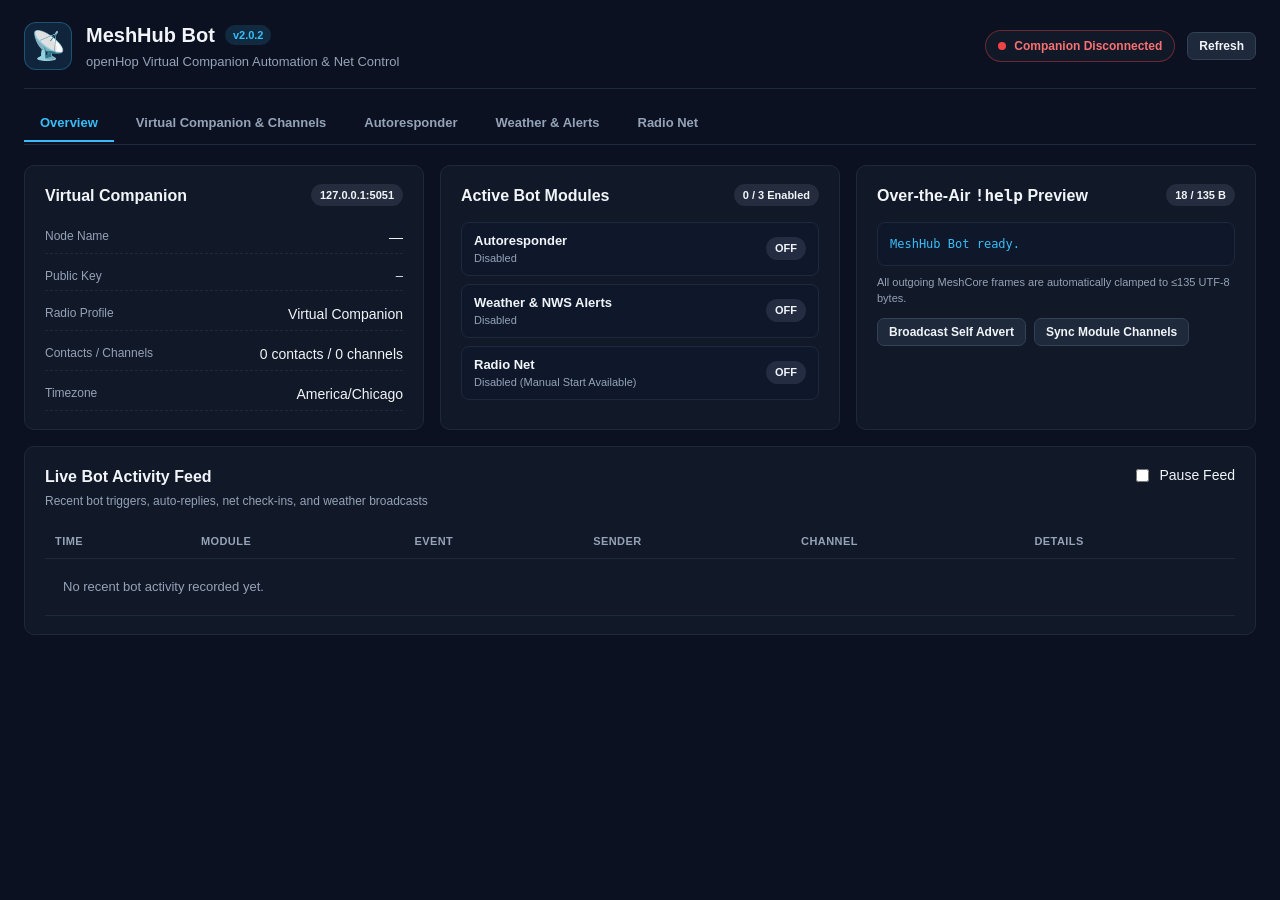
==== commit dc663c15: "feat: multi-layer path hash mode dispatch and bump version to 2.0.2" ====
--- a/ui/index.html
+++ b/ui/index.html
@@ -16,7 +16,7 @@
         <div>
           <div class="brand-title-row">
             <h1>MeshHub Bot</h1>
-            <span class="version-pill" id="plugin-version">v2.0.1</span>
+            <span class="version-pill" id="plugin-version">v2.0.2</span>
           </div>
           <p class="subtitle">openHop Virtual Companion Automation &amp; Net Control</p>
         </div>
@@ -243,6 +243,88 @@
         </article>
       </div>
 
+      <div class="grid-2 mt-16">
+        <!-- Companion GPS Settings -->
+        <article class="card">
+          <div class="card-header">
+            <div>
+              <h2>Companion GPS &amp; Advert Policy</h2>
+              <p class="card-sub">Station coordinates &amp; advertisement privacy hot-applied over TCP (0x0E &amp; 0x26)</p>
+            </div>
+          </div>
+          <form id="form-companion-gps">
+            <div class="form-row-2">
+              <div class="form-group">
+                <label for="cfg-comp-lat">Station Latitude (°)</label>
+                <input type="number" id="cfg-comp-lat" step="0.0001" min="-90" max="90" placeholder="32.8998" required />
+              </div>
+              <div class="form-group">
+                <label for="cfg-comp-lon">Station Longitude (°)</label>
+                <input type="number" id="cfg-comp-lon" step="0.0001" min="-180" max="180" placeholder="-97.3473" required />
+              </div>
+            </div>
+
+            <div class="btn-row mb-12">
+              <button type="button" class="btn btn-secondary btn-sm" id="btn-detect-gps">Detect from Browser GPS</button>
+              <button type="button" class="btn btn-secondary btn-sm" id="btn-copy-weather-coords">Copy from Weather Bot</button>
+            </div>
+
+            <div class="form-group">
+              <label for="cfg-comp-locpolicy">Advert Location Policy</label>
+              <select id="cfg-comp-locpolicy">
+                <option value="0">0 - None (Hide coordinates from adverts)</option>
+                <option value="1">1 - Approximate (~10 km fuzzing)</option>
+                <option value="2">2 - Precise (Exact GPS fix)</option>
+              </select>
+              <span class="hint">Governs how position coordinates are broadcasted in periodic node advertisements.</span>
+            </div>
+
+            <div class="form-group">
+              <label class="inline-check">
+                <input type="checkbox" id="cfg-comp-telloc" />
+                <span>Broadcast periodic GPS location telemetry packets over the mesh</span>
+              </label>
+            </div>
+
+            <div class="form-actions">
+              <button type="submit" class="btn btn-primary">Save Companion GPS Settings</button>
+            </div>
+          </form>
+        </article>
+
+        <!-- Companion Path Hash Byte Policy -->
+        <article class="card">
+          <div class="card-header">
+            <div>
+              <h2>Companion Path Hash Byte Policy</h2>
+              <p class="card-sub">Packet routing hash width hot-applied over TCP (MeshCore 0x3D, CLI, and custom vars)</p>
+            </div>
+            <div>
+              <span class="pill" id="badge-active-pathhash">Mode: 1-Byte (0)</span>
+            </div>
+          </div>
+          <form id="form-companion-hash">
+            <div class="advisory-banner mb-16">
+              <strong>ℹ️ openHop Repeater Notice:</strong> On openHop Repeater, physical LoRa on-air packet headers are governed by the host repeater daemon setting <code>mesh.path_hash_mode</code> in <code>/etc/openhop_repeater/config.yaml</code> (or Balena/Docker variable <code>PATHHASH</code>). MeshHub Bot pushes the companion protocol frame, CLI command, and custom vars over TCP, but ensure your host repeater's <code>config.yaml</code> also has <code>path_hash_mode: 1</code> (or <code>2</code>) to transmit multi-byte frames over the transceiver.
+            </div>
+
+            <div class="form-group">
+              <label for="cfg-comp-pathhash">Path Hash Mode</label>
+              <select id="cfg-comp-pathhash">
+                <option value="0">1-Byte Path Hash (Mode 0) — Lowest airtime overhead</option>
+                <option value="1">2-Byte Path Hash (Mode 1) — Balanced mesh routing</option>
+                <option value="2">3-Byte Path Hash (Mode 2) — Maximum collision resistance</option>
+              </select>
+              <span class="hint">Configures whether outbound packets transmit with 1-byte, 2-byte, or 3-byte hash identifiers per hop.</span>
+            </div>
+
+            <div class="form-actions mt-16">
+              <button type="submit" class="btn btn-primary">Save Path Hash Policy</button>
+            </div>
+          </form>
+        </article>
+      </div>
+
       <!-- Companion Channels Table -->
       <article class="card mt-16">
         <div class="card-header">
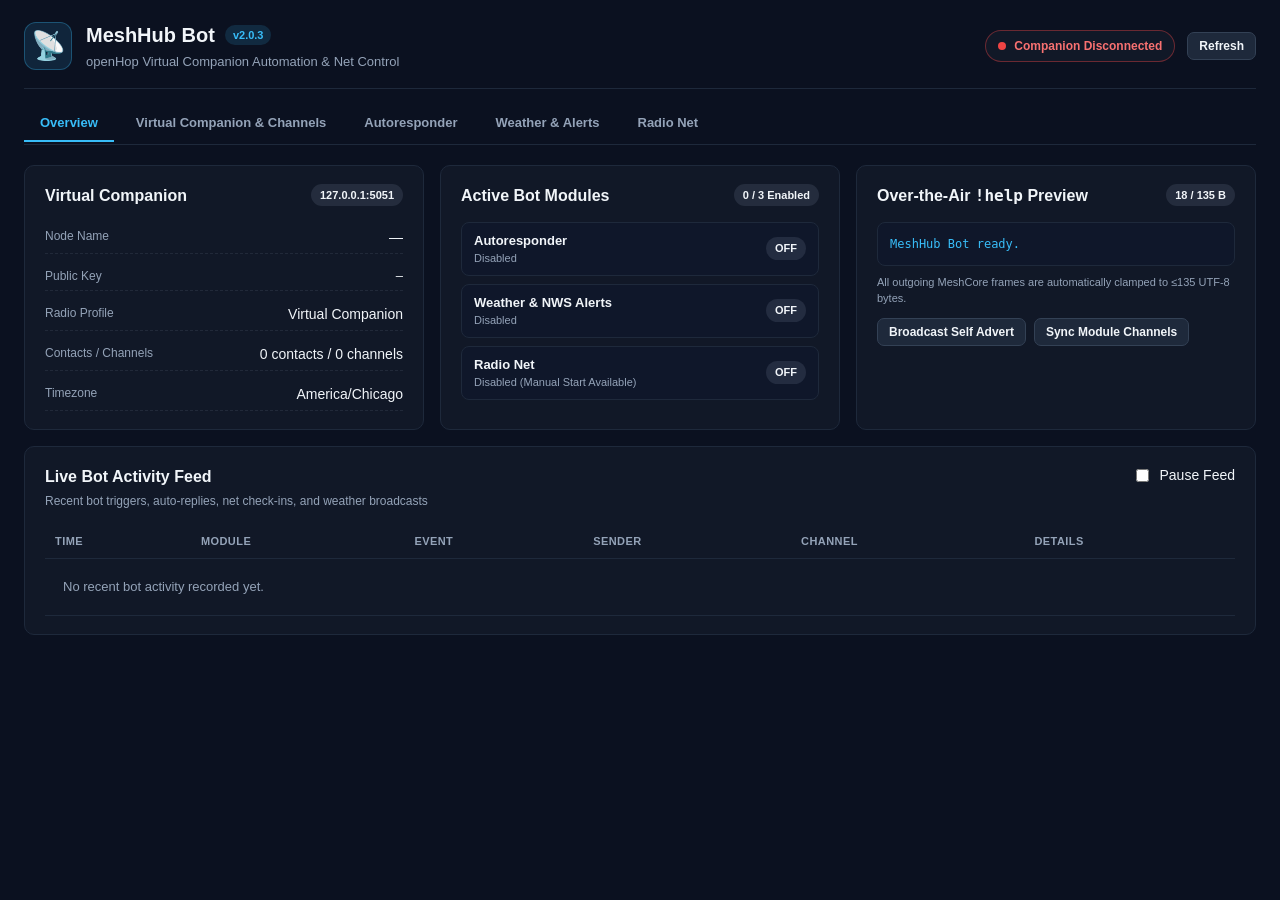
==== commit d9155030: "feat: exact-match autoresponder triggers, remove ack default, bump to 2.0.3" ====
--- a/ui/index.html
+++ b/ui/index.html
@@ -16,7 +16,7 @@
         <div>
           <div class="brand-title-row">
             <h1>MeshHub Bot</h1>
-            <span class="version-pill" id="plugin-version">v2.0.2</span>
+            <span class="version-pill" id="plugin-version">v2.0.3</span>
           </div>
           <p class="subtitle">openHop Virtual Companion Automation &amp; Net Control</p>
         </div>
@@ -381,9 +381,17 @@
             </div>
             <div class="form-group">
               <label for="cfg-ar-keywords">Trigger Keywords (comma-separated, case-insensitive)</label>
-              <input type="text" id="cfg-ar-keywords" placeholder="test, ping, ack" required />
-              <span class="hint">Case-insensitive substring match. Use <code>*</code> to reply to all messages on the channel.</span>
-            </div>
+              <input type="text" id="cfg-ar-keywords" placeholder="test, ping" required />
+              <span class="hint">Matches when the trigger word is the only content in the message. Use <code>*</code> to reply to all messages.</span>
+            </div>
+          </div>
+
+          <div class="form-group mt-12 mb-16">
+            <label class="inline-check">
+              <input type="checkbox" id="cfg-ar-exact" checked />
+              <span>Exact match only (trigger word must be the only text in the message)</span>
+            </label>
+            <span class="hint">When enabled, prevents false triggers from messages containing words like "testing" or "this is a test".</span>
           </div>
 
           <div class="form-row-2">
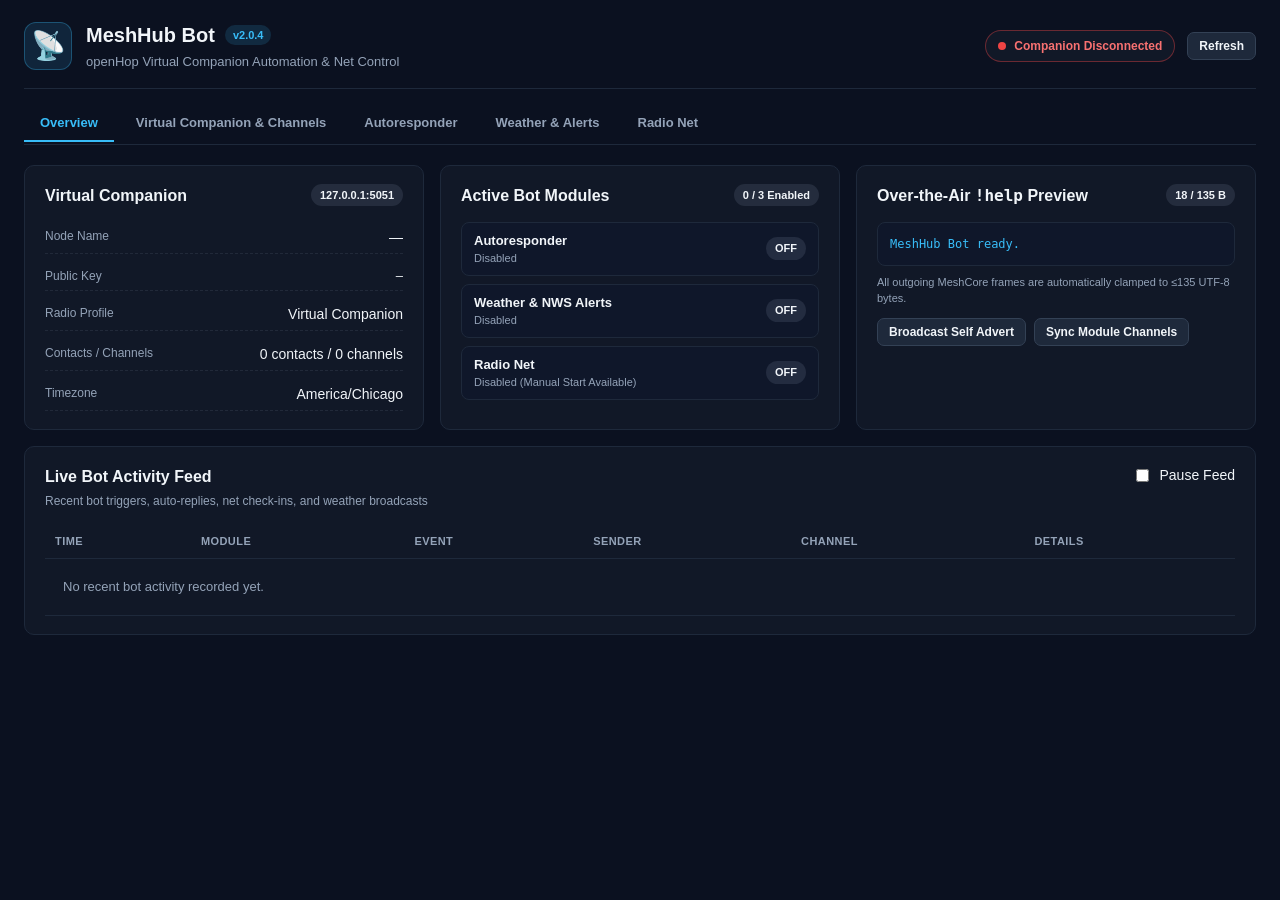
==== commit 0da18737: "feat: add secret !marco autoresponder command and bump to 2.0.4" ====
--- a/ui/index.html
+++ b/ui/index.html
@@ -16,7 +16,7 @@
         <div>
           <div class="brand-title-row">
             <h1>MeshHub Bot</h1>
-            <span class="version-pill" id="plugin-version">v2.0.3</span>
+            <span class="version-pill" id="plugin-version">v2.0.4</span>
           </div>
           <p class="subtitle">openHop Virtual Companion Automation &amp; Net Control</p>
         </div>
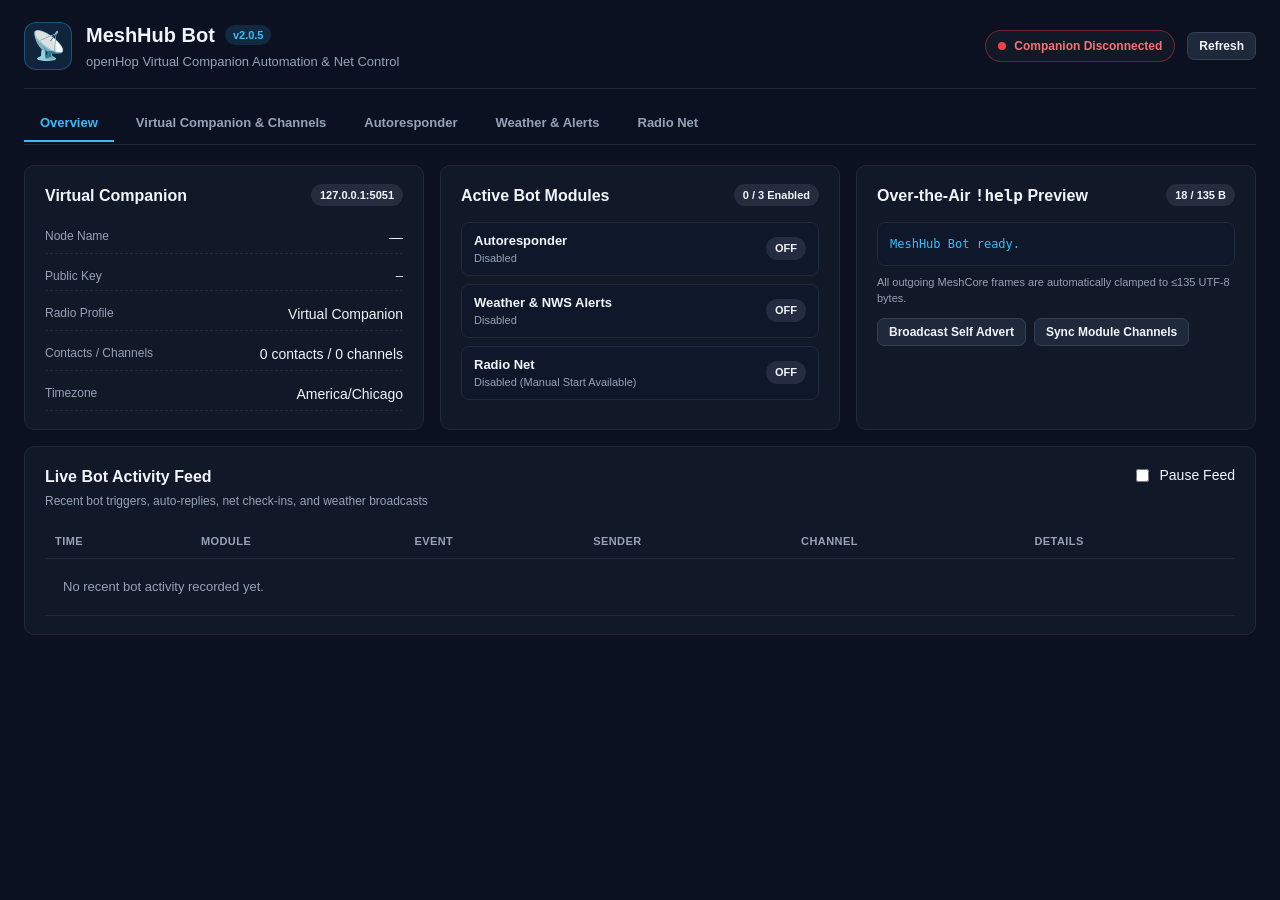
==== commit 7e43087f: "feat: ordered SpongeBob & !never secret commands, bump to 2.0.5" ====
--- a/ui/index.html
+++ b/ui/index.html
@@ -16,7 +16,7 @@
         <div>
           <div class="brand-title-row">
             <h1>MeshHub Bot</h1>
-            <span class="version-pill" id="plugin-version">v2.0.4</span>
+            <span class="version-pill" id="plugin-version">v2.0.5</span>
           </div>
           <p class="subtitle">openHop Virtual Companion Automation &amp; Net Control</p>
         </div>
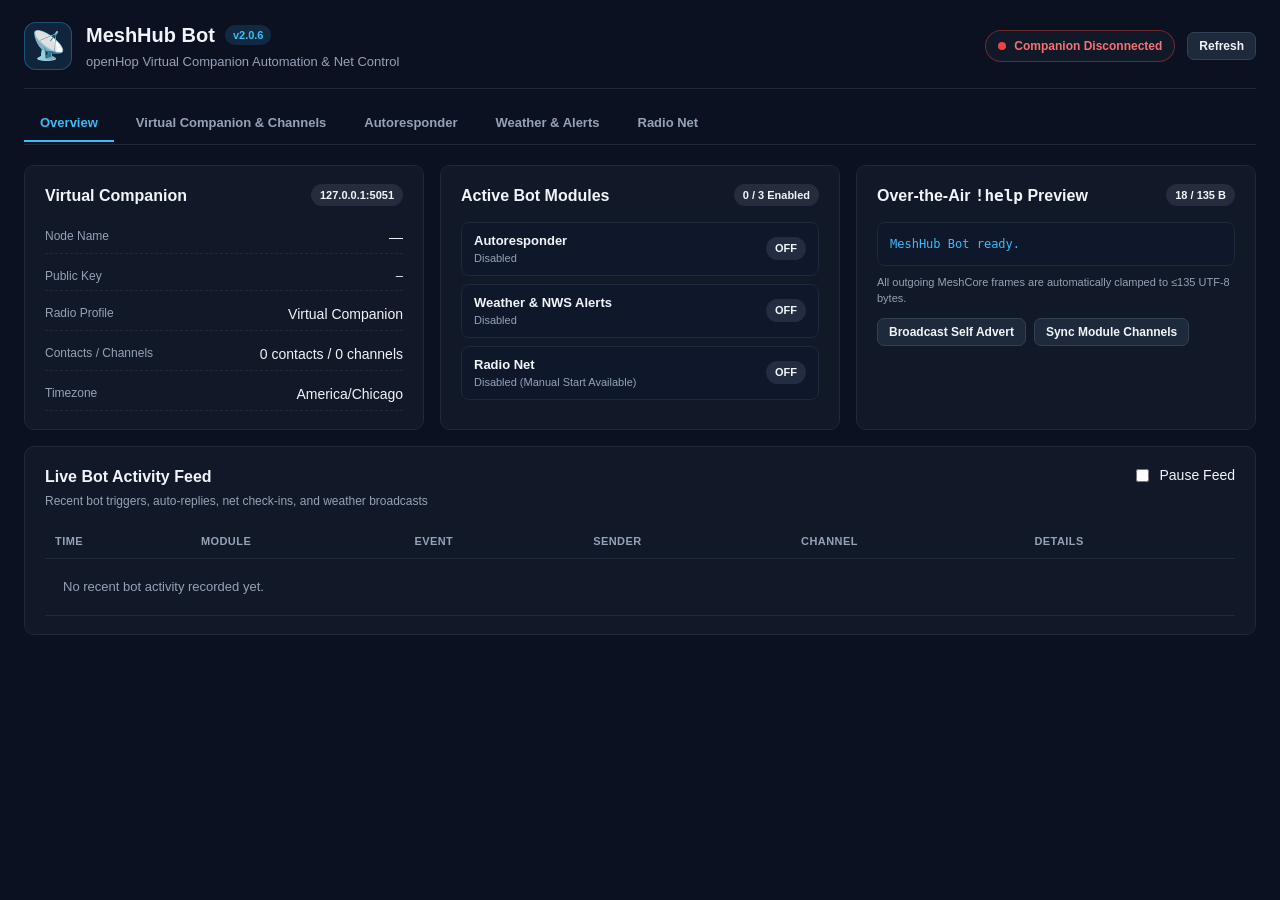
==== commit d5af580b: "feat: move fun commands to #bots, add #bots menu catch-all, bump to 2.0.6" ====
--- a/ui/index.html
+++ b/ui/index.html
@@ -16,7 +16,7 @@
         <div>
           <div class="brand-title-row">
             <h1>MeshHub Bot</h1>
-            <span class="version-pill" id="plugin-version">v2.0.5</span>
+            <span class="version-pill" id="plugin-version">v2.0.6</span>
           </div>
           <p class="subtitle">openHop Virtual Companion Automation &amp; Net Control</p>
         </div>
